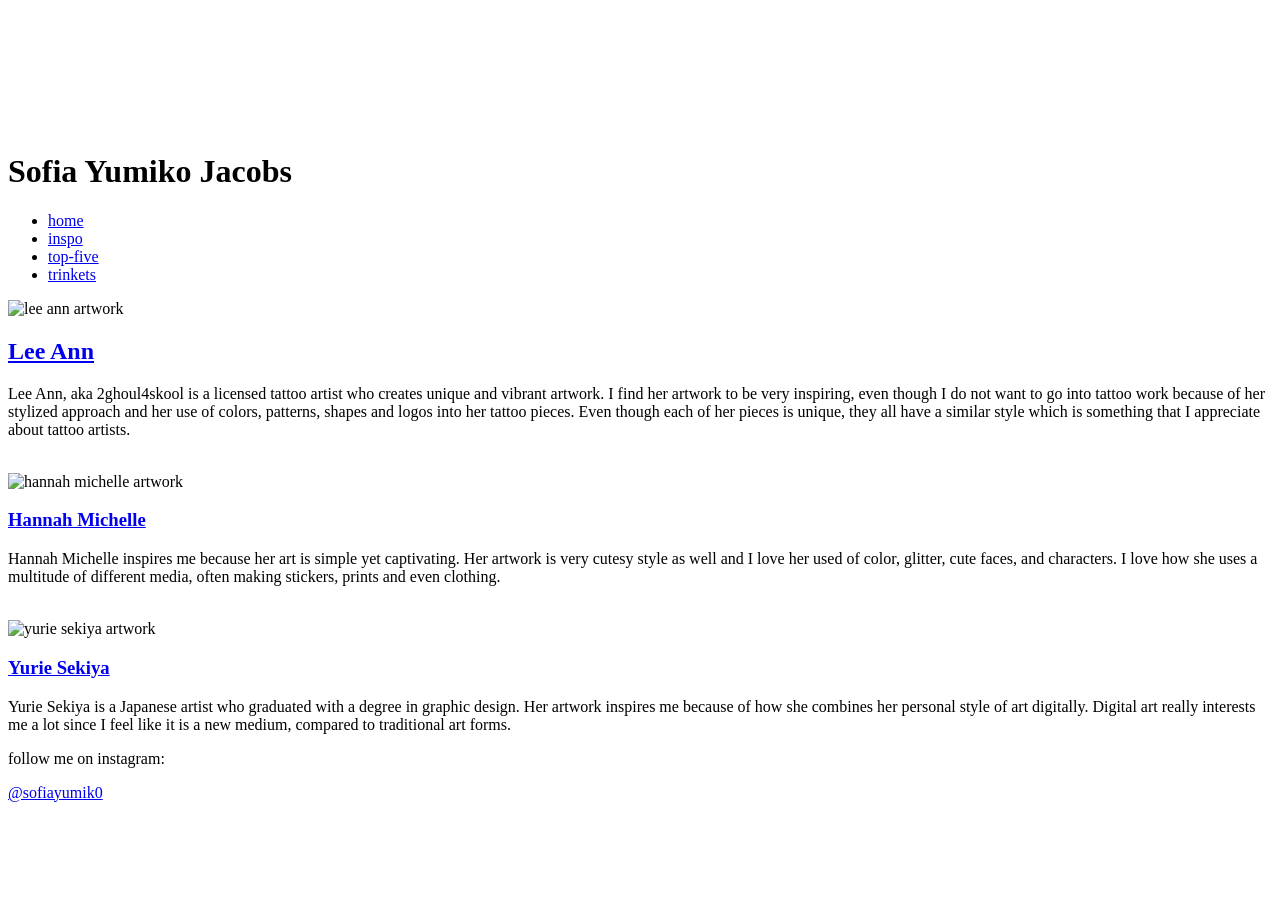
==== inspo/inspo.html @ dc358a7f "Create inspo.html to showcase inspiring artists This HTML file showcases various artists who inspire" ====
<!DOCTYPE html>
<html lang="en">
<head>
   <meta charset="UTF-8">
   <title>I am inspired by</title>
   <link rel="stylesheet" href="css/style.css">
       <link rel="preconnect" href="https://fonts.googleapis.com">
        <link rel="preconnect" href="https://fonts.gstatic.com" crossorigin>
        <link href="https://fonts.googleapis.com/css2?family=Bungee&family=Sixtyfour&display=swap" rel="stylesheet">
        <link href="https://fonts.googleapis.com/css2?family=Mooli&display=swap" rel="stylesheet">


</head>

<body>
<header>
    <div class="header-content">

        <div class="dog-gif">
            <iframe
                src="https://giphy.com/embed/6O9wVR97MWzyyMmx8d"
                width="200"
                height="120"
                frameBorder="0"
                class="giphy-embed"
                allowFullScreen>
            </iframe>
        </div>

        <h1 class="mooli-regular">Sofia Yumiko Jacobs</h1>

        <nav>
            <ul>
                <li><a href="../index.html">home</a></li>
                <li><a href="inspo.html">inspo</a></li>
                <li><a href="../top5/topfive.html">top-five</a></li>
                <li><a href="../trinkets/trinkets.html">trinkets</a></li>
            </ul>
        </nav>

    </div>
</header>

<div class="inspo-box">
<img src="img/tattoo.jpeg" alt="lee ann artwork">

<div class="inspo-text">
    <h2> <a href="https://www.instagram.com/2ghoul4skool/">Lee Ann</a> </h2>
<p>Lee Ann, aka 2ghoul4skool is a licensed tattoo artist who creates unique and vibrant artwork. I find her artwork to be very inspiring, even though I do not want to go into tattoo work because of her stylized approach and her use of colors, patterns, shapes and logos into her tattoo pieces. Even though each of her pieces is unique, they all have a similar style which is something that I appreciate about tattoo artists. </p>
</div>
</div>

<br>

<div class="inspo-box">
<img src="img/hannah-michelle.jpeg" alt="hannah michelle artwork">


<div class="inspo-text">
    <h3> <a href="https://hannah-michelle.com/shop">Hannah Michelle</a> </h3>
<p>Hannah Michelle inspires me because her art is simple yet captivating. Her artwork is very cutesy style as well and I love her used of color, glitter, cute faces, and characters. I love how she uses a multitude of different media, often making stickers, prints and even clothing. </p>
</div>
</div>

<br>

<div class="inspo-box">
<img src="img/yurie-sekiya.jpeg" alt="yurie sekiya artwork">


<div class="inspo-text">
    <h3> <a href="https://popiko.com/collections/yurie-sekiya">Yurie Sekiya</a> </h3>
<p>Yurie Sekiya is a Japanese artist who graduated with a degree in graphic design. Her artwork inspires me because of how she combines her personal style of art digitally. Digital art really interests me a lot since I feel like it is a new medium, compared to traditional art forms. </p>
</div>
</div>

<footer>
    <div class="footer-content">
        <p>follow me on instagram:</p>
        <a class="footer-link" href="https://www.instagram.com/sofiayumik0/" target="_blank">@sofiayumik0</a>
    </div>
</footer>

</body>
</html>
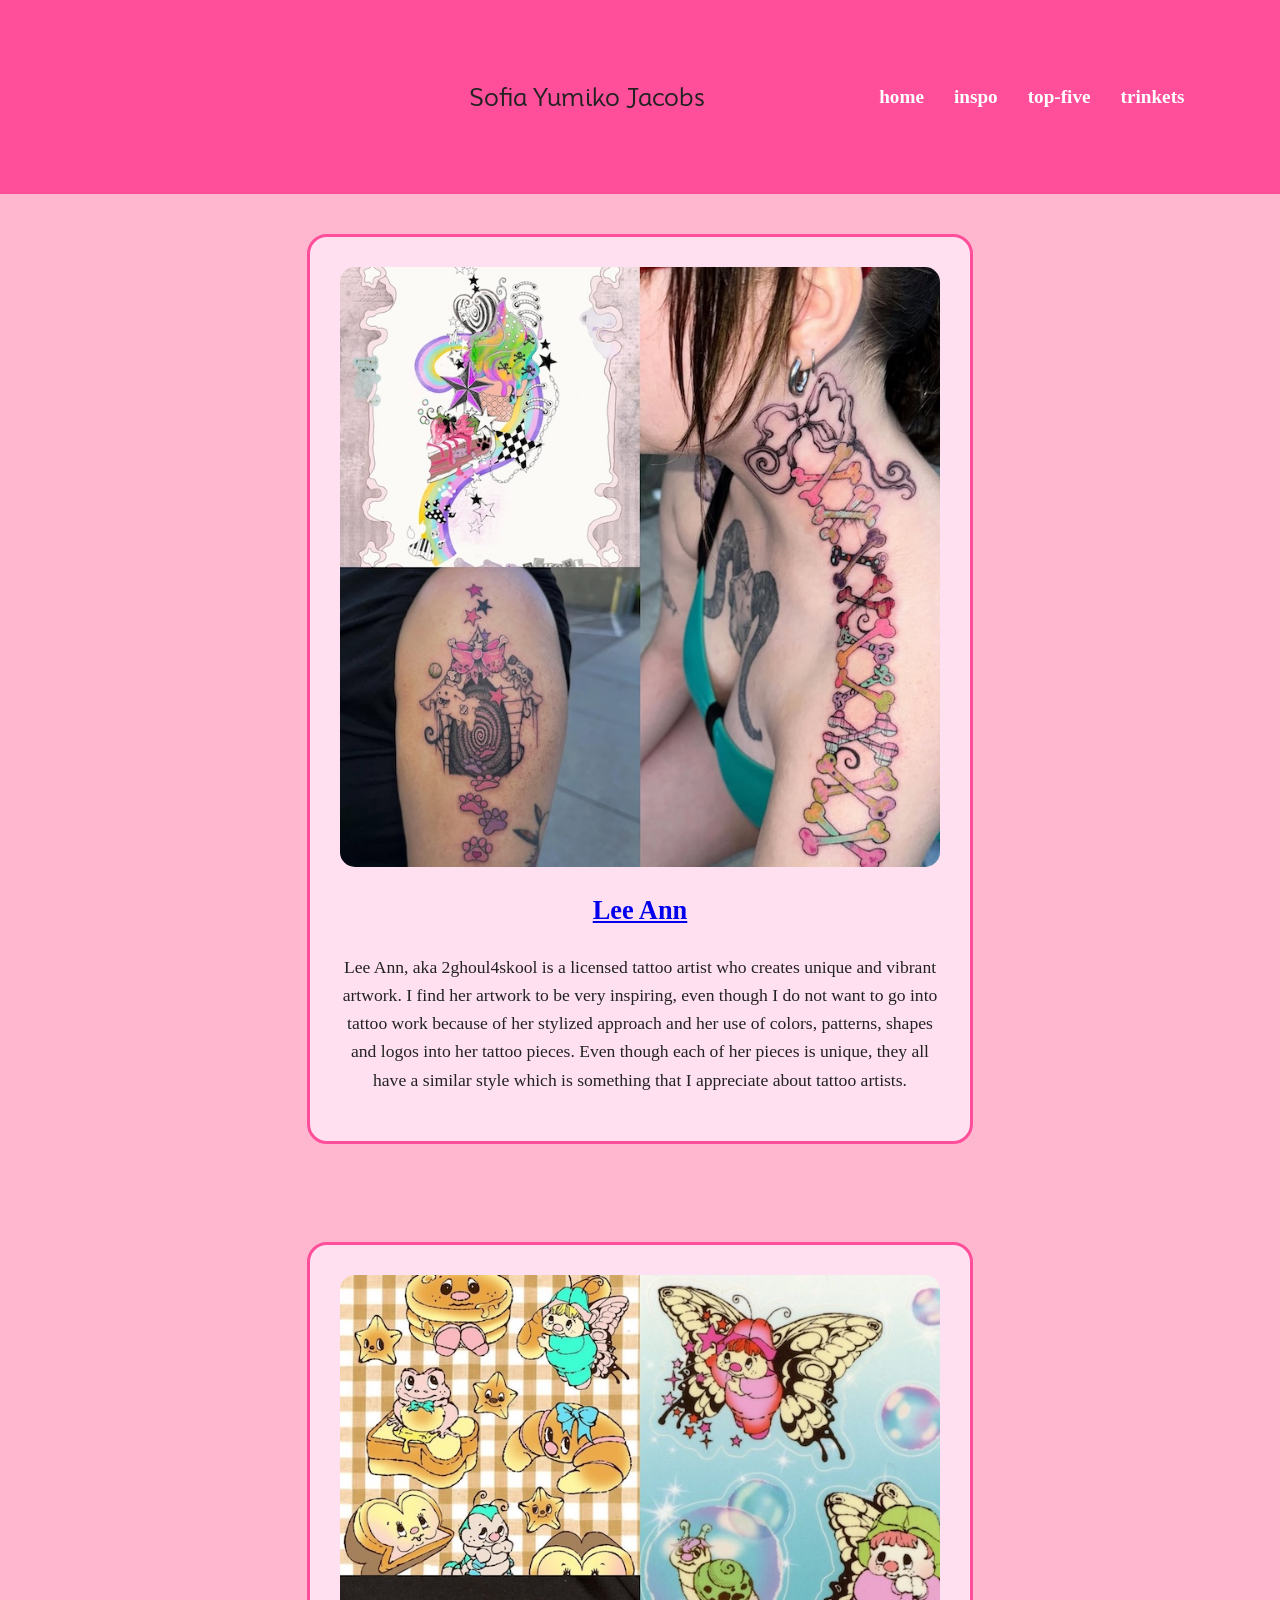
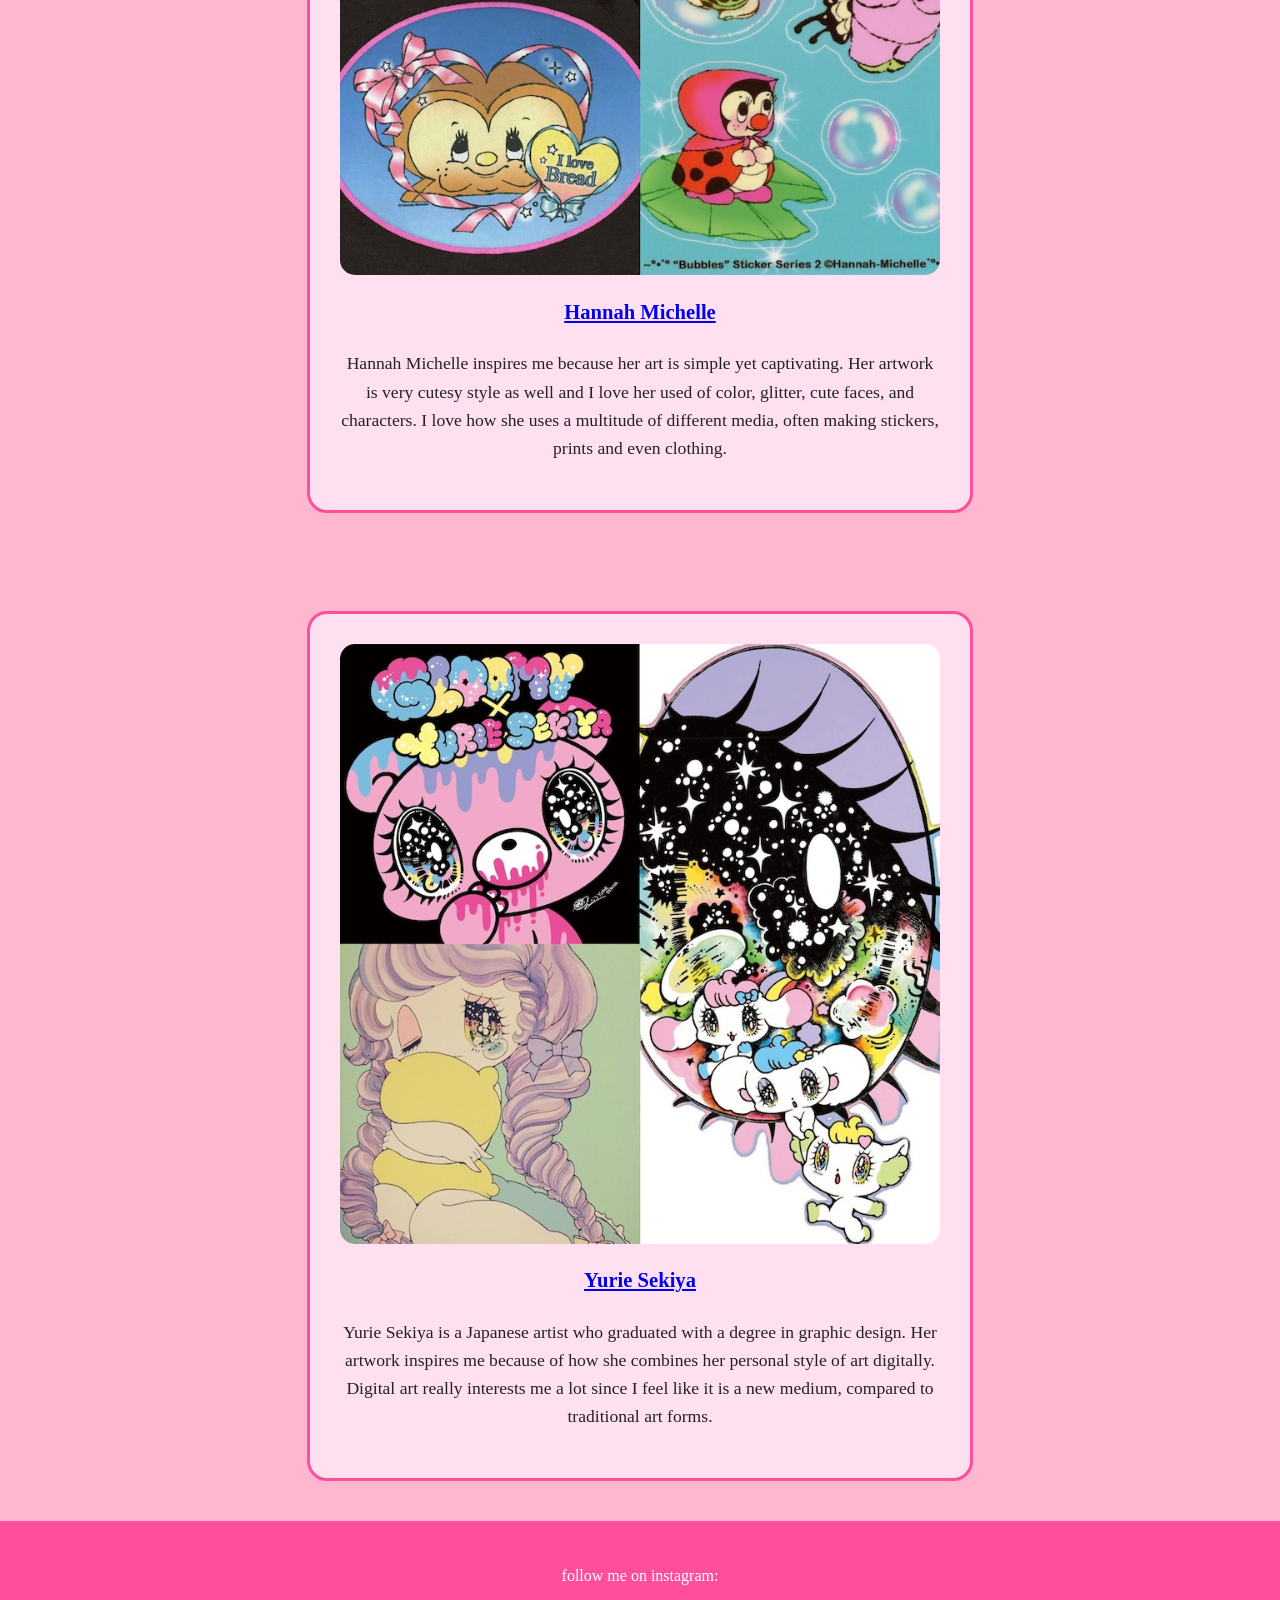
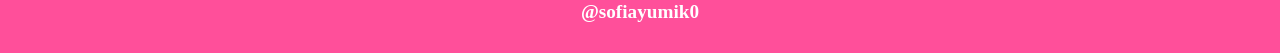
==== commit 71927169: "Add new inspo rows for artists and their works Added new rows for additional artists and their artwo" ====
--- a/inspo/inspo.html
+++ b/inspo/inspo.html
@@ -41,9 +41,9 @@
     </div>
 </header>
 
-<div class="inspo-box">
+<div class="inspo-row">
+   <div class="inspo-box">
 <img src="img/tattoo.jpeg" alt="lee ann artwork">
-
 <div class="inspo-text">
     <h2> <a href="https://www.instagram.com/2ghoul4skool/">Lee Ann</a> </h2>
 <p>Lee Ann, aka 2ghoul4skool is a licensed tattoo artist who creates unique and vibrant artwork. I find her artwork to be very inspiring, even though I do not want to go into tattoo work because of her stylized approach and her use of colors, patterns, shapes and logos into her tattoo pieces. Even though each of her pieces is unique, they all have a similar style which is something that I appreciate about tattoo artists. </p>
@@ -54,8 +54,6 @@
 
 <div class="inspo-box">
 <img src="img/hannah-michelle.jpeg" alt="hannah michelle artwork">
-
-
 <div class="inspo-text">
     <h3> <a href="https://hannah-michelle.com/shop">Hannah Michelle</a> </h3>
 <p>Hannah Michelle inspires me because her art is simple yet captivating. Her artwork is very cutesy style as well and I love her used of color, glitter, cute faces, and characters. I love how she uses a multitude of different media, often making stickers, prints and even clothing. </p>
@@ -66,14 +64,14 @@
 
 <div class="inspo-box">
 <img src="img/yurie-sekiya.jpeg" alt="yurie sekiya artwork">
-
-
 <div class="inspo-text">
     <h3> <a href="https://popiko.com/collections/yurie-sekiya">Yurie Sekiya</a> </h3>
 <p>Yurie Sekiya is a Japanese artist who graduated with a degree in graphic design. Her artwork inspires me because of how she combines her personal style of art digitally. Digital art really interests me a lot since I feel like it is a new medium, compared to traditional art forms. </p>
 </div>
 </div>
 
+</div>
+   
 <footer>
     <div class="footer-content">
         <p>follow me on instagram:</p>
--- a/inspo/css/style.css
+++ b/inspo/css/style.css
@@ -0,0 +1,134 @@
+:root {
+    --bg: #ffb7cf;
+    --text: #222;
+    --link: #ff4f9a;
+    --accent: #ff69b4;
+    --max-width: 900px;
+}
+
+body {
+    margin: 0;
+   background-color: var(--bg);
+    color: var(--text);
+}
+
+header {
+    background-color: var(--link);
+    padding: 35px;
+    text-align: center;
+}
+
+.header-content {
+    width: 90%;
+    max-width: 1200px;
+    margin: 0 auto;
+
+    display:flex;
+    justify-content: space-between;
+    align-items: center;
+}
+
+header h1 {
+    font-size: 1.5rem;
+    margin: 0;
+}
+
+.title-with-gif {
+    display: flex;
+    align-items: center;
+    gap: 15px;
+}
+
+.header-gif {
+    width: 25px;
+    height: auto;
+    border-radius: 10px;
+}
+
+nav ul {
+    list-style: none;
+    display: flex;
+    gap: 30px;
+    margin: 0;
+    padding: 0;
+}
+
+nav a {
+    color: white;
+    text-decoration: none;
+    font-size: 1.2rem;
+    font-weight: bold;
+}
+
+nav a:hover {
+    color: var(--accent);
+}
+
+.bungee-regular {
+    font-family: 'Bungee Regular', cursive;
+}
+
+.container {
+    max-width: var(--max-width);
+    margin: 0 auto;
+    padding: 2rem;
+}
+
+.inspo-text {
+    font-size: 1.1rem;
+    line-height: 1.6;
+}
+
+footer {
+    background-color: #ff4f9a;
+    padding: 30px;
+    margin-top: 40px;
+    text-align: center;
+    color: white;
+}
+
+.footer-content {
+    width: 90%;
+    max-width: 1200px;
+    margin: 0 auto;
+}
+
+.footer-link {
+    color: white;
+    text-decoration: none;
+    font-weight: bold;
+    font-size: 1.2rem;
+}
+
+.fotter-link:hover {
+    color: var(--accent);
+}
+
+.mooli-regular {
+  font-family: "Mooli", sans-serif;
+  font-weight: 400;
+  font-style: normal;
+}
+
+.inspo-box {
+    width: 600px;
+    margin: 40px auto;
+    padding: 30px;
+    background: #ffe0f0;
+    border: 3px solid var(--link);
+    border-radius: 20px;
+    text-align: center;
+}
+
+.inspo-box img {
+    width: 100%;
+    border-radius: 15px;
+    display: block;
+    margin-bottom: 20px;
+    transition: box-shadow 0.3s ease, transform 0.3s ease;
+}
+
+.inspo-box img:hover {
+    box-shadow: 0 0 25px var(--accent);
+    transform: scale(1.03);
+}
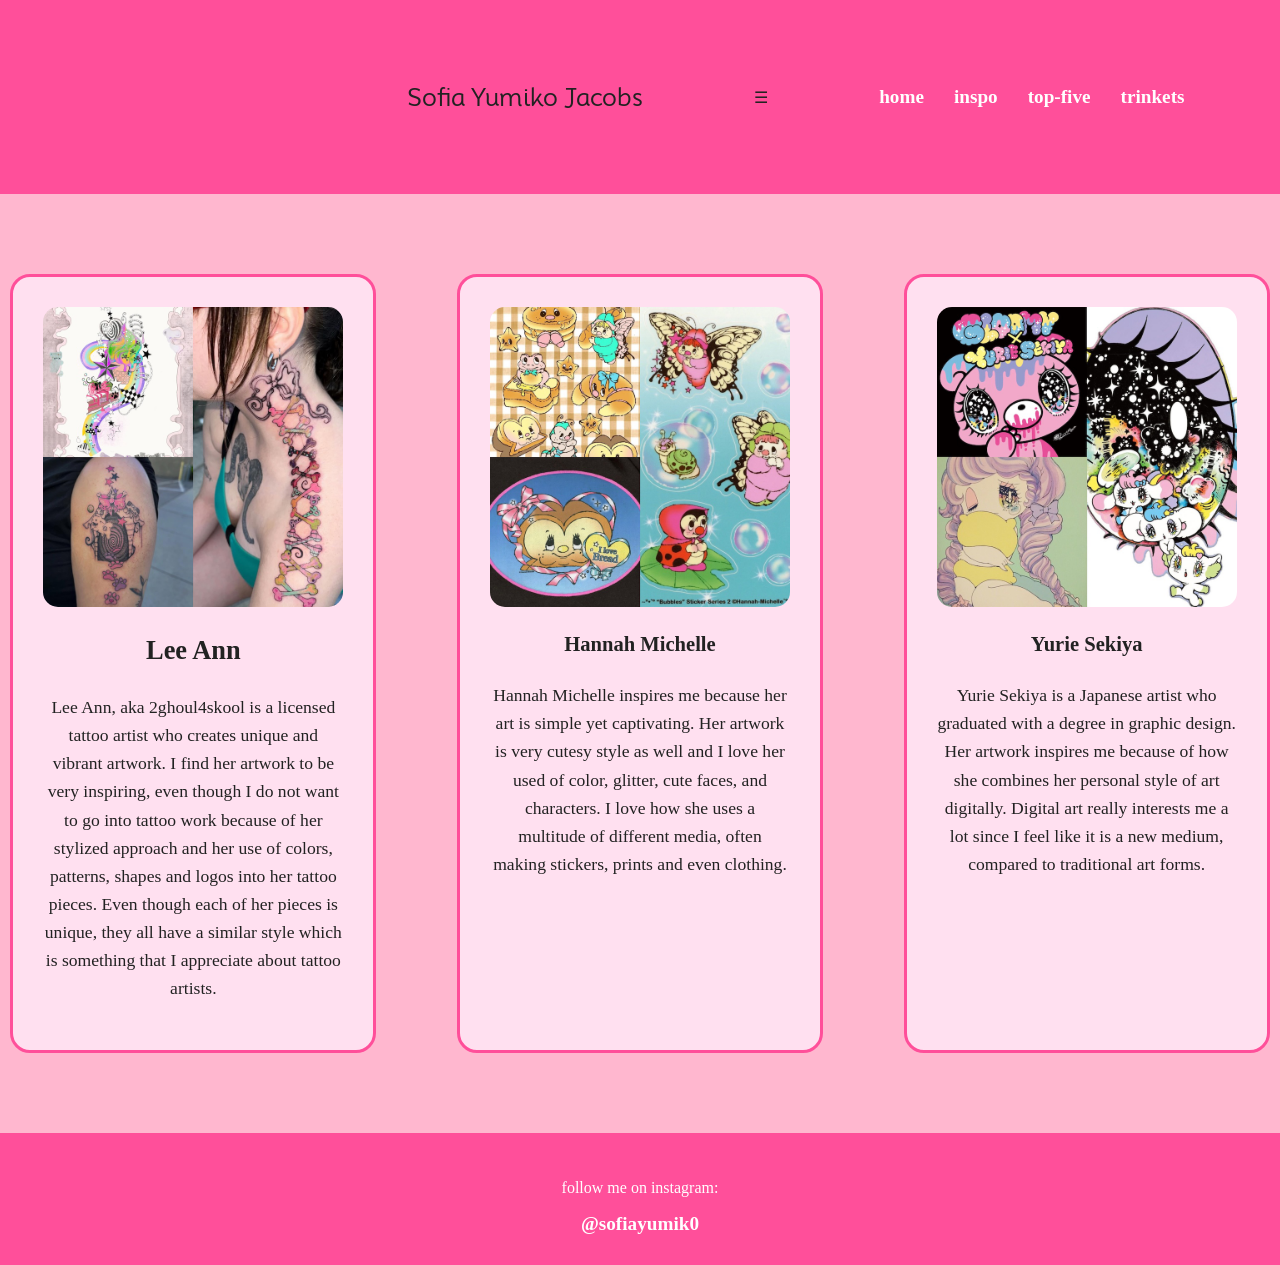
==== commit 2327c47b: "Implement hamburger menu for navigation Added a hamburger menu for navigation and corresponding scri" ====
--- a/inspo/inspo.html
+++ b/inspo/inspo.html
@@ -29,10 +29,15 @@
 
         <h1 class="mooli-regular">Sofia Yumiko Jacobs</h1>
 
-        <nav>
+        <!-- HAMBURGER BUTTON -->
+        <div class="hamburger">
+            ☰
+        </div>
+
+        <nav class="nav-menu">
             <ul>
                 <li><a href="../index.html">home</a></li>
-                <li><a href="inspo.html">inspo</a></li>
+                <li><a href="../inspo/inspo.html">inspo</a></li>
                 <li><a href="../top5/topfive.html">top-five</a></li>
                 <li><a href="../trinkets/trinkets.html">trinkets</a></li>
             </ul>
@@ -40,7 +45,7 @@
 
     </div>
 </header>
-
+   
 <div class="inspo-row">
    <div class="inspo-box">
 <img src="img/tattoo.jpeg" alt="lee ann artwork">
@@ -79,5 +84,11 @@
     </div>
 </footer>
 
+   <script>
+document.querySelector(".hamburger").addEventListener("click", function() {
+    document.querySelector("nav ul").classList.toggle("show");
+});
+</script>
+
 </body>
 </html>
--- a/inspo/css/style.css
+++ b/inspo/css/style.css
@@ -111,7 +111,7 @@
 }
 
 .inspo-box {
-    width: 600px;
+    width: 300px;
     margin: 40px auto;
     padding: 30px;
     background: #ffe0f0;
@@ -132,3 +132,23 @@
     box-shadow: 0 0 25px var(--accent);
     transform: scale(1.03);
 }
+
+.inspo-row {
+    display: flex;
+    justify-content: center;
+    gap: 30px;
+    flex-wrap: wrap;
+    margin-top: 40px;
+}
+
+a {
+    text-decoration: none;
+    color: inherit;
+}
+
+a:hover {
+    text-decoration: none;
+    color: inherit;
+    text-shadow: 0 0 8px var(--accent);
+}
+
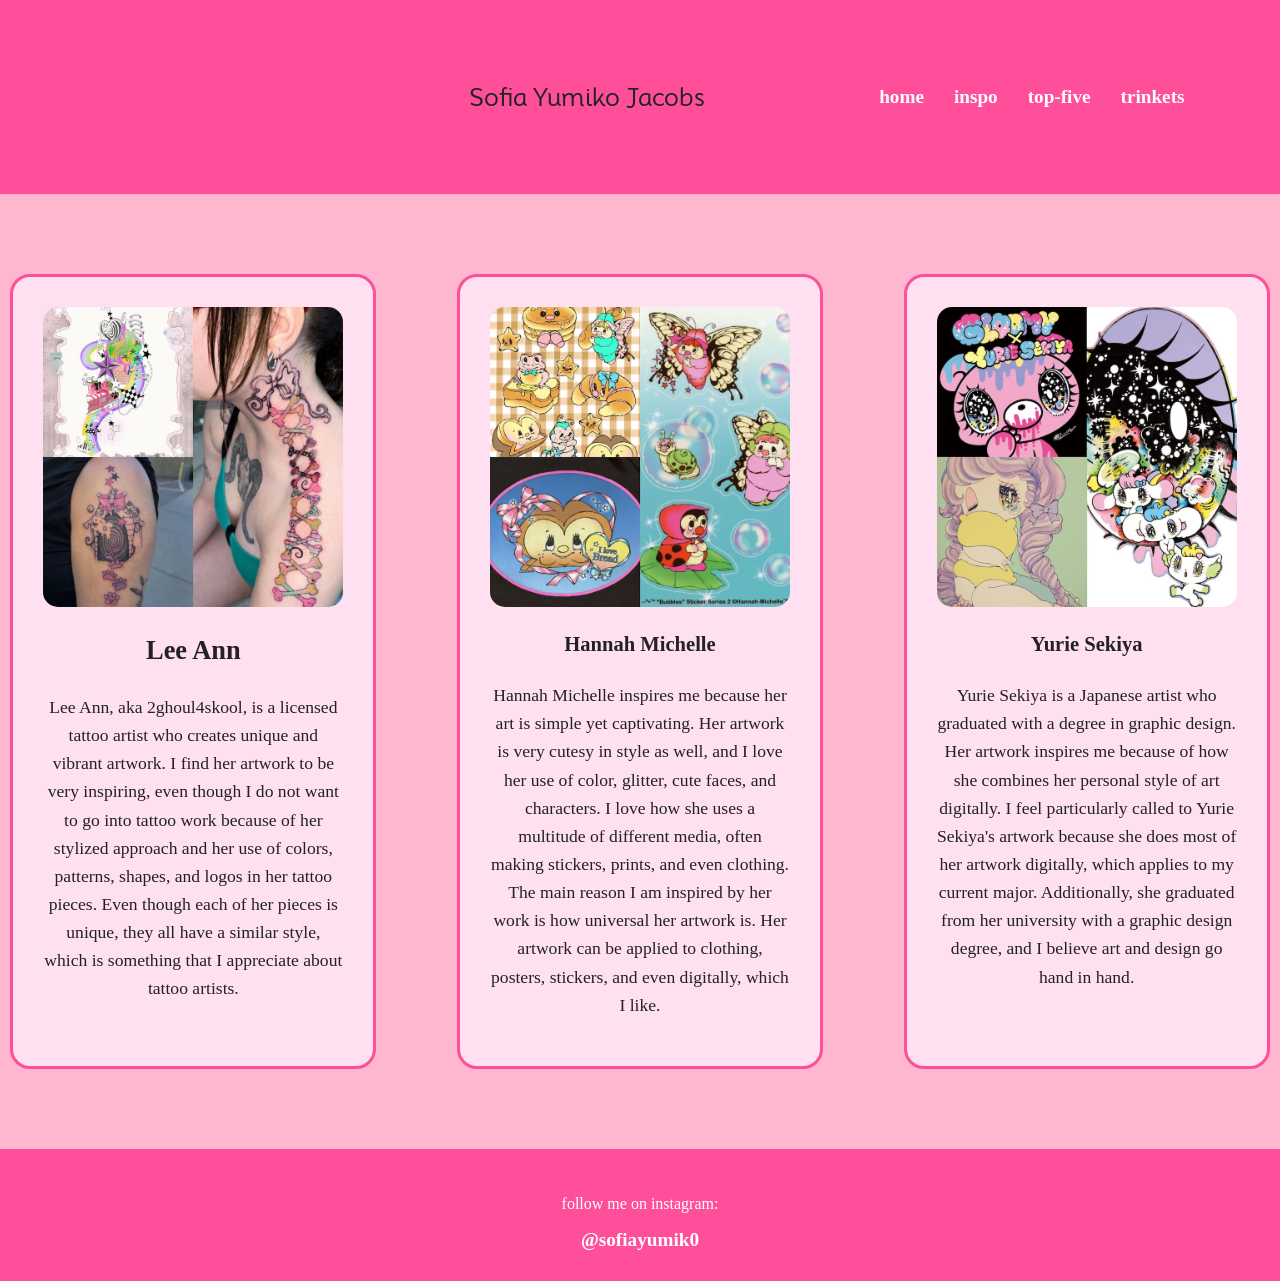
==== commit dc413346: "Refine artist descriptions in inspo.html Updated artist descriptions for clarity and detail." ====
--- a/inspo/inspo.html
+++ b/inspo/inspo.html
@@ -51,7 +51,7 @@
 <img src="img/tattoo.jpeg" alt="lee ann artwork">
 <div class="inspo-text">
     <h2> <a href="https://www.instagram.com/2ghoul4skool/">Lee Ann</a> </h2>
-<p>Lee Ann, aka 2ghoul4skool is a licensed tattoo artist who creates unique and vibrant artwork. I find her artwork to be very inspiring, even though I do not want to go into tattoo work because of her stylized approach and her use of colors, patterns, shapes and logos into her tattoo pieces. Even though each of her pieces is unique, they all have a similar style which is something that I appreciate about tattoo artists. </p>
+<p>Lee Ann, aka 2ghoul4skool, is a licensed tattoo artist who creates unique and vibrant artwork. I find her artwork to be very inspiring, even though I do not want to go into tattoo work because of her stylized approach and her use of colors, patterns, shapes, and logos in her tattoo pieces. Even though each of her pieces is unique, they all have a similar style, which is something that I appreciate about tattoo artists. </p>
 </div>
 </div>
 
@@ -61,7 +61,7 @@
 <img src="img/hannah-michelle.jpeg" alt="hannah michelle artwork">
 <div class="inspo-text">
     <h3> <a href="https://hannah-michelle.com/shop">Hannah Michelle</a> </h3>
-<p>Hannah Michelle inspires me because her art is simple yet captivating. Her artwork is very cutesy style as well and I love her used of color, glitter, cute faces, and characters. I love how she uses a multitude of different media, often making stickers, prints and even clothing. </p>
+<p>Hannah Michelle inspires me because her art is simple yet captivating. Her artwork is very cutesy in style as well, and I love her use of color, glitter, cute faces, and characters. I love how she uses a multitude of different media, often making stickers, prints, and even clothing. The main reason I am inspired by her work is how universal her artwork is. Her artwork can be applied to clothing, posters, stickers, and even digitally, which I like.</p>
 </div>
 </div>
 
@@ -71,7 +71,7 @@
 <img src="img/yurie-sekiya.jpeg" alt="yurie sekiya artwork">
 <div class="inspo-text">
     <h3> <a href="https://popiko.com/collections/yurie-sekiya">Yurie Sekiya</a> </h3>
-<p>Yurie Sekiya is a Japanese artist who graduated with a degree in graphic design. Her artwork inspires me because of how she combines her personal style of art digitally. Digital art really interests me a lot since I feel like it is a new medium, compared to traditional art forms. </p>
+<p>Yurie Sekiya is a Japanese artist who graduated with a degree in graphic design. Her artwork inspires me because of how she combines her personal style of art digitally. I feel particularly called to Yurie Sekiya's artwork because she does most of her artwork digitally, which applies to my current major. Additionally, she graduated from her university with a graphic design degree, and I believe art and design go hand in hand. </p>
 </div>
 </div>
 
--- a/inspo/css/style.css
+++ b/inspo/css/style.css
@@ -152,3 +152,47 @@
     text-shadow: 0 0 8px var(--accent);
 }
 
+/* HAMBURGER BUTTON (hidden on desktop) */
+.hamburger {
+    display: none;
+    font-size: 2rem;
+    cursor: pointer;
+    color: white;
+}
+
+.nav-menu {
+    display: flex;
+}
+
+@media (max-width: 800px) {
+
+    .hamburger {
+        display: block;
+    }
+
+    nav ul {
+        display: none; 
+        flex-direction: column;
+        background: var(--link);
+        padding: 20px;
+        border-radius: 15px;
+        margin-top: 20px;
+        gap: 20px;
+        text-align: center;
+    }
+
+    nav ul.show {
+        display: flex; 
+    }
+
+    .header-content {
+        flex-wrap: wrap;
+        justify-content: center;
+        text-align: center;
+    }
+
+    header h1 {
+        width: 100%;
+        margin-top: 10px;
+    }
+}
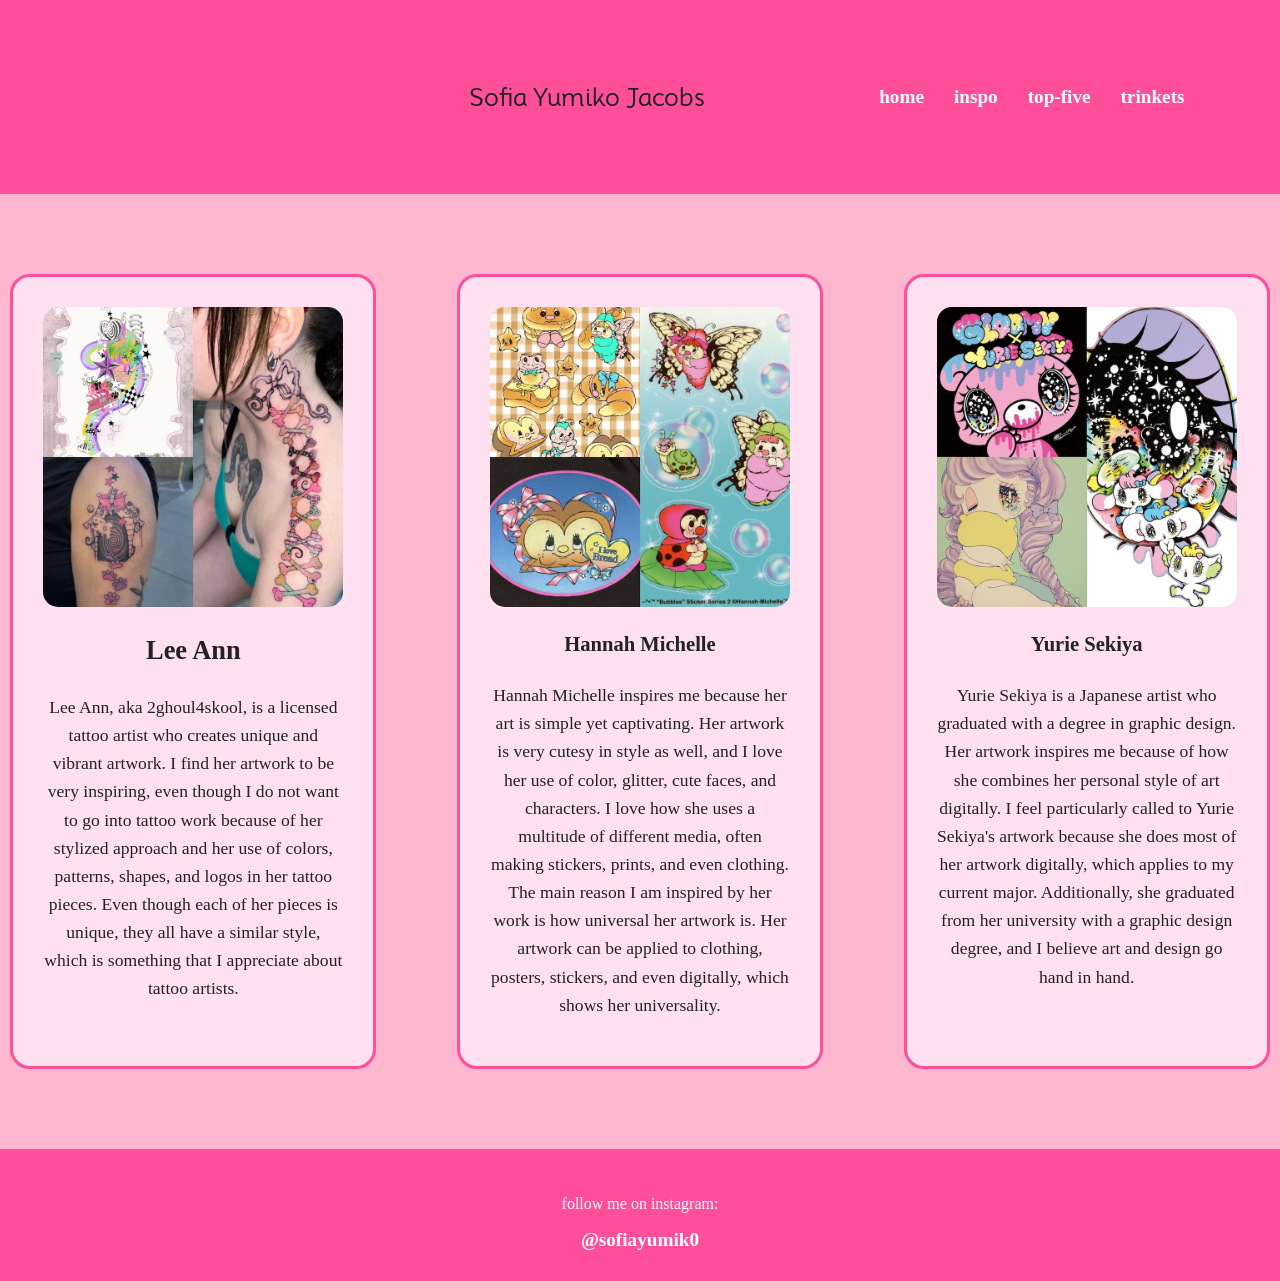
==== commit e970b22c: "Revise description of Hannah Michelle's art Updated the description of Hannah Michelle's artwork to " ====
--- a/inspo/inspo.html
+++ b/inspo/inspo.html
@@ -61,7 +61,7 @@
 <img src="img/hannah-michelle.jpeg" alt="hannah michelle artwork">
 <div class="inspo-text">
     <h3> <a href="https://hannah-michelle.com/shop">Hannah Michelle</a> </h3>
-<p>Hannah Michelle inspires me because her art is simple yet captivating. Her artwork is very cutesy in style as well, and I love her use of color, glitter, cute faces, and characters. I love how she uses a multitude of different media, often making stickers, prints, and even clothing. The main reason I am inspired by her work is how universal her artwork is. Her artwork can be applied to clothing, posters, stickers, and even digitally, which I like.</p>
+<p>Hannah Michelle inspires me because her art is simple yet captivating. Her artwork is very cutesy in style as well, and I love her use of color, glitter, cute faces, and characters. I love how she uses a multitude of different media, often making stickers, prints, and even clothing. The main reason I am inspired by her work is how universal her artwork is. Her artwork can be applied to clothing, posters, stickers, and even digitally, which shows her universality.</p>
 </div>
 </div>
 
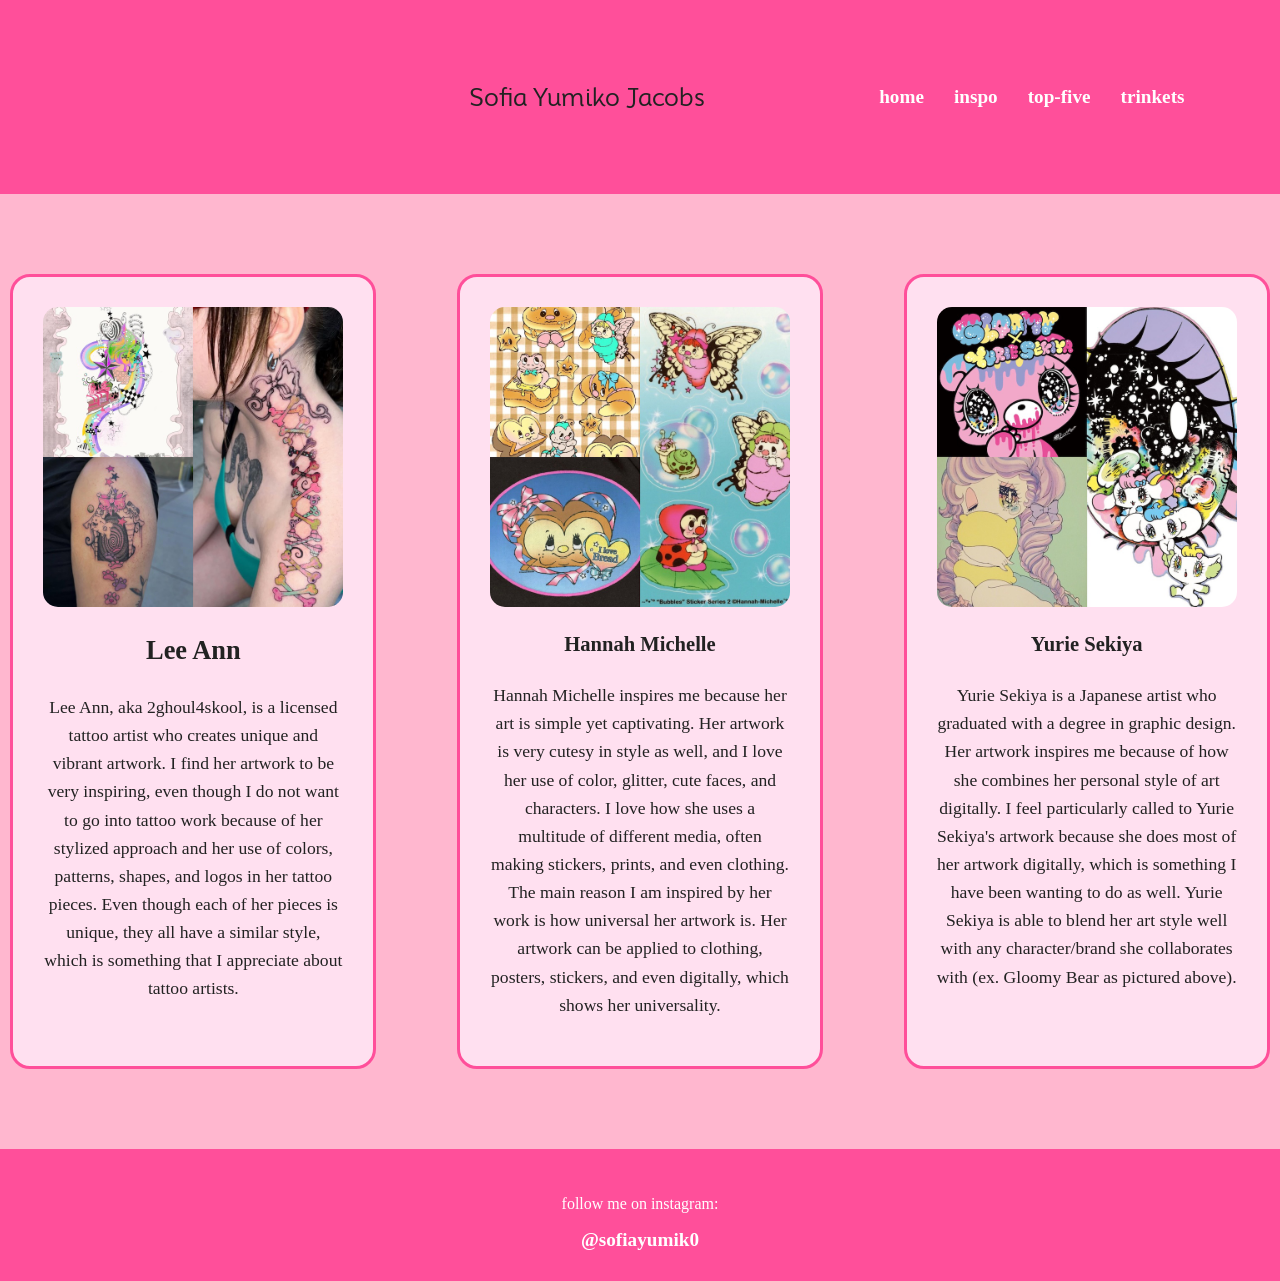
==== commit 5428aebd: "Update artist descriptions for clarity and detail" ====
--- a/inspo/inspo.html
+++ b/inspo/inspo.html
@@ -51,7 +51,7 @@
 <img src="img/tattoo.jpeg" alt="lee ann artwork">
 <div class="inspo-text">
     <h2> <a href="https://www.instagram.com/2ghoul4skool/">Lee Ann</a> </h2>
-<p>Lee Ann, aka 2ghoul4skool, is a licensed tattoo artist who creates unique and vibrant artwork. I find her artwork to be very inspiring, even though I do not want to go into tattoo work because of her stylized approach and her use of colors, patterns, shapes, and logos in her tattoo pieces. Even though each of her pieces is unique, they all have a similar style, which is something that I appreciate about tattoo artists. </p>
+<p>Lee Ann, aka 2ghoul4skool, is a licensed tattoo artist who creates unique and vibrant artwork. I find her artwork to be very inspiring, even though I do not want to go into tattoo work because of her stylized approach and her use of colors, patterns, shapes, and logos in her tattoo pieces. Even though each of her pieces is unique, they all have a similar style, which is something that I appreciate about tattoo artists.</p>
 </div>
 </div>
 
@@ -71,9 +71,10 @@
 <img src="img/yurie-sekiya.jpeg" alt="yurie sekiya artwork">
 <div class="inspo-text">
     <h3> <a href="https://popiko.com/collections/yurie-sekiya">Yurie Sekiya</a> </h3>
-<p>Yurie Sekiya is a Japanese artist who graduated with a degree in graphic design. Her artwork inspires me because of how she combines her personal style of art digitally. I feel particularly called to Yurie Sekiya's artwork because she does most of her artwork digitally, which applies to my current major. Additionally, she graduated from her university with a graphic design degree, and I believe art and design go hand in hand. </p>
+<p>Yurie Sekiya is a Japanese artist who graduated with a degree in graphic design. Her artwork inspires me because of how she combines her personal style of art digitally. I feel particularly called to Yurie Sekiya's artwork because she does most of her artwork digitally, which is something I have been wanting to do as well. Yurie Sekiya is able to blend her art style well with any character/brand she collaborates with (ex. Gloomy Bear as pictured above).</p>
 </div>
 </div>
+   
 
 </div>
    
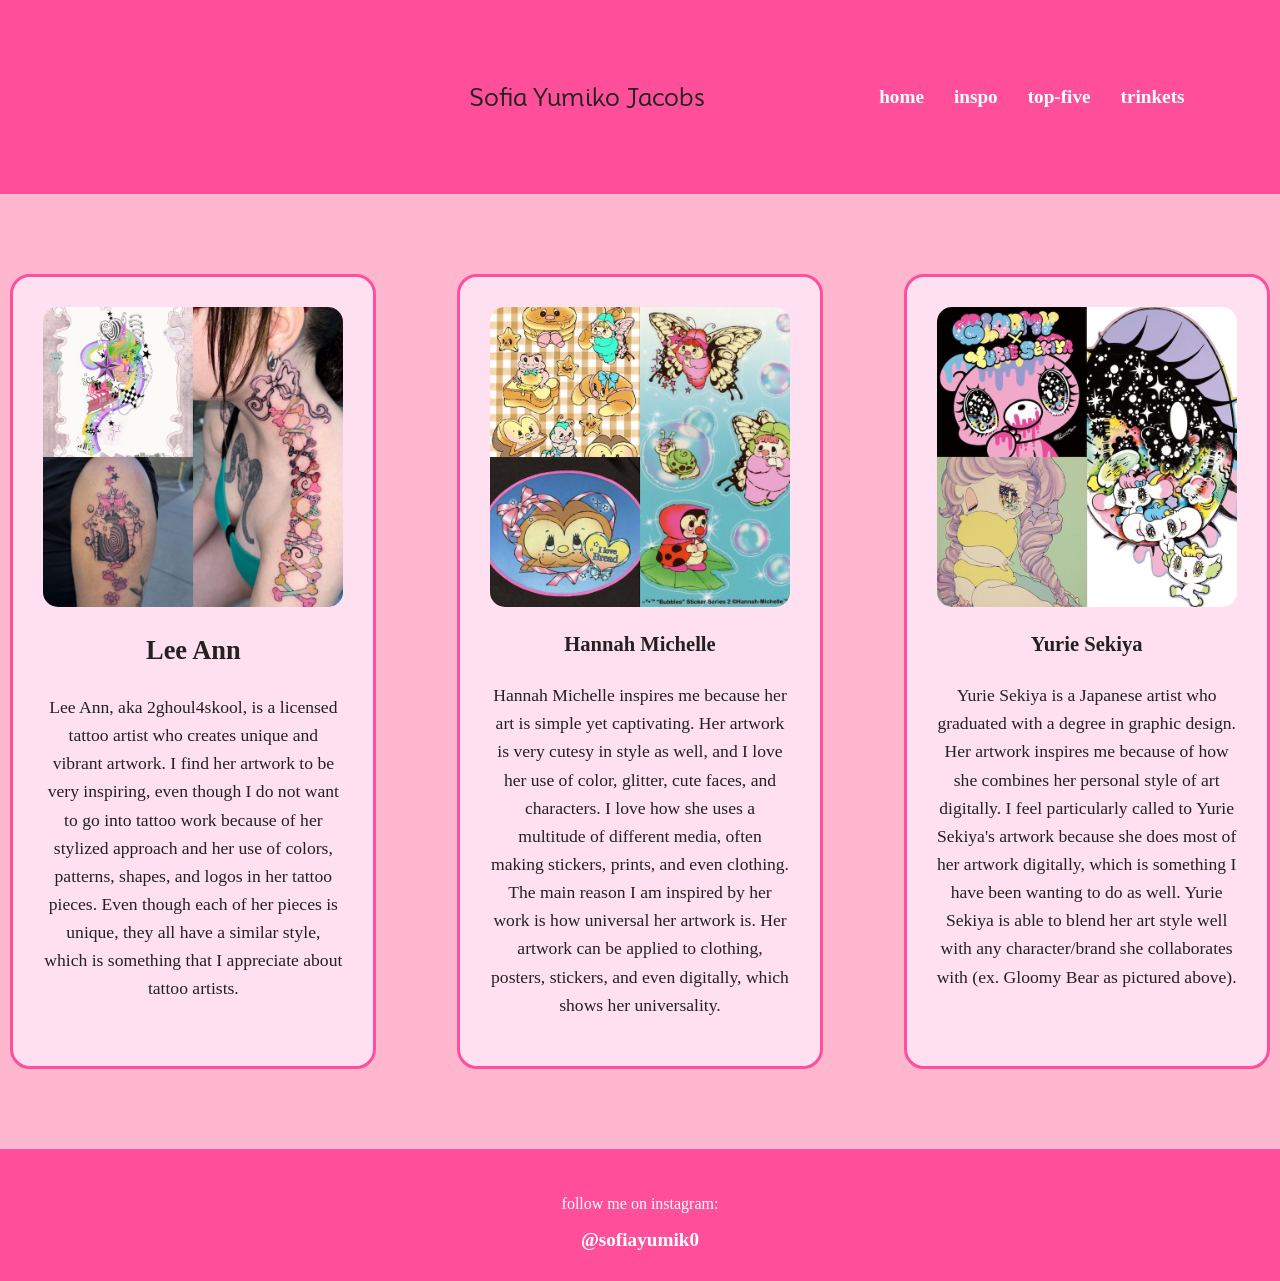
==== commit c8e62c3e: "Remove hamburger button comment Removed the hamburger button comment from inspo.html" ====
--- a/inspo/inspo.html
+++ b/inspo/inspo.html
@@ -29,7 +29,6 @@
 
         <h1 class="mooli-regular">Sofia Yumiko Jacobs</h1>
 
-        <!-- HAMBURGER BUTTON -->
         <div class="hamburger">
             ☰
         </div>
